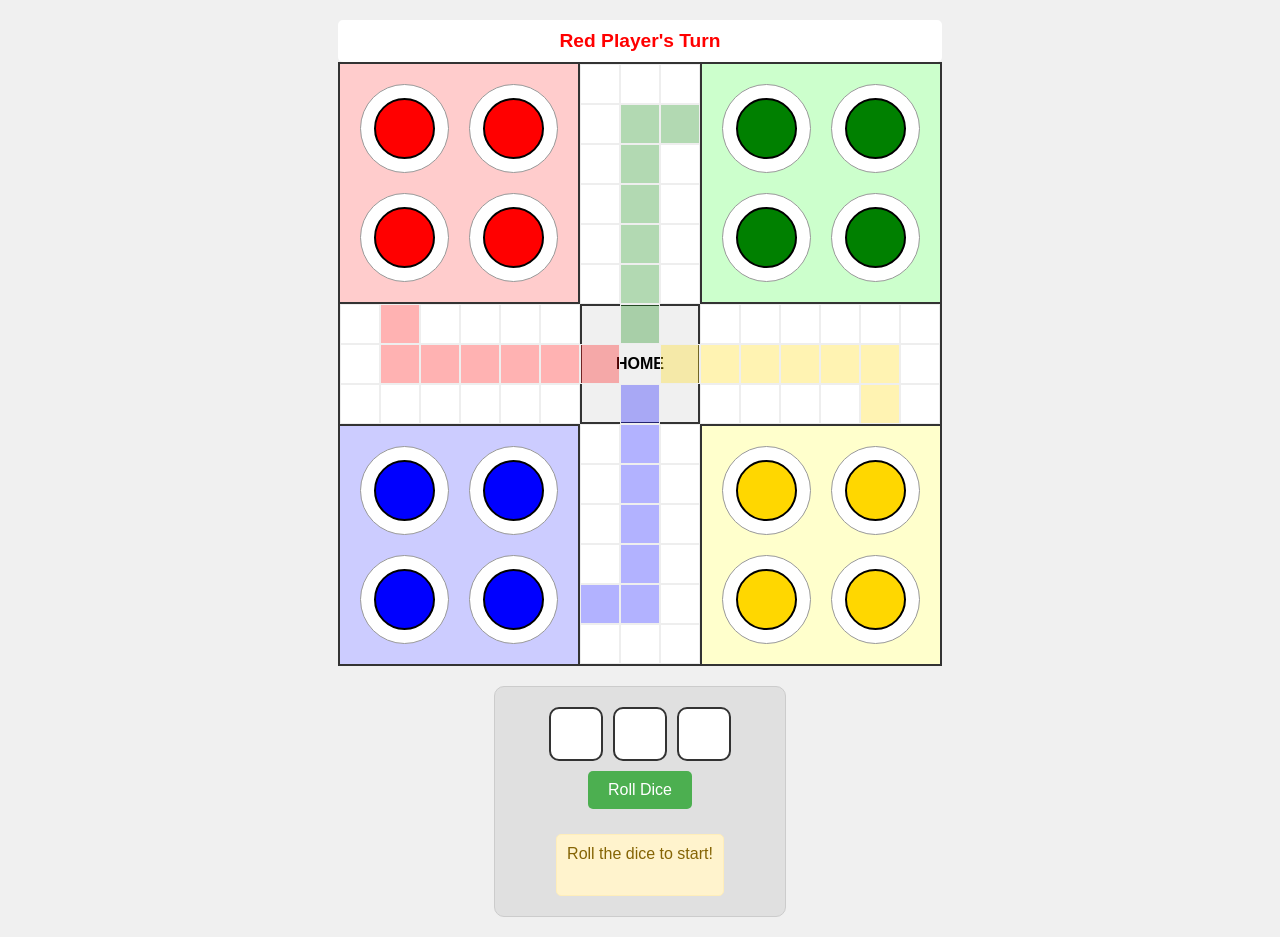
==== composeApp/src/androidMain/assets/games/ludo/index.html @ e16df988 "Add files via upload" ====
<!DOCTYPE html>
<html lang="en">
<head>
    <meta charset="UTF-8">
    <meta name="viewport" content="width=device-width, initial-scale=1.0">
    <title>Ludo Game</title>
    <link rel="stylesheet" href="style.css">
</head>
<body>
    <div class="ludo-container">
        <div class="game-board-area">
            <div id="player-turn-indicator" class="player-info">Red Player's Turn</div>
            <div class="game-board">
                <!-- Player Yards -->
                <div class="player-yard player-red" id="red-yard">
                    <div class="piece-home"><div class="piece piece-red" data-player="red" data-piece-id="0"></div></div>
                    <div class="piece-home"><div class="piece piece-red" data-player="red" data-piece-id="1"></div></div>
                    <div class="piece-home"><div class="piece piece-red" data-player="red" data-piece-id="2"></div></div>
                    <div class="piece-home"><div class="piece piece-red" data-player="red" data-piece-id="3"></div></div>
                </div>
                <div class="player-yard player-green" id="green-yard">
                    <div class="piece-home"><div class="piece piece-green" data-player="green" data-piece-id="0"></div></div>
                    <div class="piece-home"><div class="piece piece-green" data-player="green" data-piece-id="1"></div></div>
                    <div class="piece-home"><div class="piece piece-green" data-player="green" data-piece-id="2"></div></div>
                    <div class="piece-home"><div class="piece piece-green" data-player="green" data-piece-id="3"></div></div>
                </div>
                <div class="player-yard player-yellow" id="yellow-yard">
                    <div class="piece-home"><div class="piece piece-yellow" data-player="yellow" data-piece-id="0"></div></div>
                    <div class="piece-home"><div class="piece piece-yellow" data-player="yellow" data-piece-id="1"></div></div>
                    <div class="piece-home"><div class="piece piece-yellow" data-player="yellow" data-piece-id="2"></div></div>
                    <div class="piece-home"><div class="piece piece-yellow" data-player="yellow" data-piece-id="3"></div></div>
                </div>
                <div class="player-yard player-blue" id="blue-yard">
                    <div class="piece-home"><div class="piece piece-blue" data-player="blue" data-piece-id="0"></div></div>
                    <div class="piece-home"><div class="piece piece-blue" data-player="blue" data-piece-id="1"></div></div>
                    <div class="piece-home"><div class="piece piece-blue" data-player="blue" data-piece-id="2"></div></div>
                    <div class="piece-home"><div class="piece piece-blue" data-player="blue" data-piece-id="3"></div></div>
                </div>
                <div class="center-home">HOME</div>
                <!-- Cells will be generated by JavaScript -->
            </div>
        </div>

        <div class="controls-area">
            <div class="dice-area">
                <div class="dice-container">
                    <div id="dice-display-d1" class="dice clickable-dice" data-value="d1"></div>
                    <div id="dice-display-d2" class="dice clickable-dice" data-value="d2"></div>
                    <div id="dice-display-sum" class="dice clickable-dice" data-value="sum"></div>
                </div>
                <button id="roll-dice-btn">Roll Dice</button>
            </div>
            <div id="message-area" class="message-area">Welcome to Ludo!</div>
        </div>
    </div>

    <!-- Sound Effects -->
    <audio id="sound-dice-roll" src="assets/sounds/dice_roll.mp3" preload="auto"></audio>
    <audio id="sound-piece-move" src="assets/sounds/piece_move.mp3" preload="auto"></audio>
    <audio id="sound-piece-capture" src="assets/sounds/piece_capture.mp3" preload="auto"></audio>
    <audio id="sound-piece-home" src="assets/sounds/piece_home.mp3" preload="auto"></audio>
    <audio id="sound-game-win" src="assets/sounds/game_win.mp3" preload="auto"></audio>
    <audio id="sound-background-music" src="assets/sounds/background_music.mp3" preload="auto" loop></audio>

    <script src="script.js"></script>
</body>
</html>
---- composeApp/src/androidMain/assets/games/ludo/style.css ----
/* General Styles */
body {
    font-family: Arial, sans-serif;
    display: flex;
    justify-content: center;
    align-items: center;
    min-height: 100vh;
    margin: 0;
    background-color: #f0f0f0;
    padding: 20px;
    box-sizing: border-box;
}

.ludo-container {
    display: flex;
    flex-direction: column;
    align-items: center;
    gap: 20px;
}

/* Game Board Styles */
.game-board {
    width: 600px;
    height: 600px;
    background-color: #fff;
    border: 2px solid #333;
    display: grid;
    grid-template-columns: repeat(15, 1fr);
    grid-template-rows: repeat(15, 1fr);
    position: relative;
}

/* Player Yards (Bases) */
.player-yard {
    display: grid;
    grid-template-columns: repeat(2, 1fr);
    grid-template-rows: repeat(2, 1fr);
    align-items: center;
    justify-items: center;
    padding: 10px;
    box-sizing: border-box;
}

.player-red { background-color: #ffcccc; grid-column: 1 / 7; grid-row: 1 / 7; border-right: 2px solid #333; border-bottom: 2px solid #333; }
.player-green { background-color: #ccffcc; grid-column: 10 / 16; grid-row: 1 / 7; border-left: 2px solid #333; border-bottom: 2px solid #333; }
.player-yellow { background-color: #ffffcc; grid-column: 10 / 16; grid-row: 10 / 16; border-left: 2px solid #333; border-top: 2px solid #333; }
.player-blue { background-color: #ccccff; grid-column: 1 / 7; grid-row: 10 / 16; border-right: 2px solid #333; border-top: 2px solid #333; }

.piece-home {
    width: 80%;
    height: 80%;
    background-color: #fff;
    border: 1px solid #999;
    border-radius: 50%;
    display: flex;
    justify-content: center;
    align-items: center;
}

/* Center Home Area */
.center-home { grid-column: 7 / 10; grid-row: 7 / 10; background-color: #f0f0f0; display: flex; justify-content: center; align-items: center; text-align: center; font-weight: bold; border: 2px solid #333; }

/* Cells (Track, Home Path) */
.cell { border: 1px solid #eee; box-sizing: border-box; display: flex; justify-content: center; align-items: center; font-size: 10px; }
.cell.safe-zone { background-image: url("star.png"); background-size: contain; background-repeat: no-repeat; background-position: center; }

/* Player Pieces */
.piece { width: 70%; height: 70%; border-radius: 50%; border: 2px solid #000; box-sizing: border-box; cursor: pointer; display: flex; justify-content: center; align-items: center; font-weight: bold; color: white; text-shadow: 1px 1px 1px black; }
.piece-red { background-color: red; }
.piece-green { background-color: green; }
.piece-yellow { background-color: gold; }
.piece-blue { background-color: blue; }
.piece.movable { box-shadow: 0 0 10px 3px yellow; }

/* Specific Cell Colors */
.start-cell-red, .home-path-cell-red { background-color: rgba(255, 0, 0, 0.3); }
.start-cell-green, .home-path-cell-green { background-color: rgba(0, 128, 0, 0.3); }
.start-cell-yellow, .home-path-cell-yellow { background-color: rgba(255, 215, 0, 0.3); }
.start-cell-blue, .home-path-cell-blue { background-color: rgba(0, 0, 255, 0.3); }

/* Controls Area */
.controls-area { display: flex; flex-direction: column; align-items: center; gap: 15px; padding: 20px; background-color: #e0e0e0; border-radius: 10px; border: 1px solid #ccc; min-width: 250px; }
.player-info { font-size: 1.2em; font-weight: bold; padding: 10px; background-color: #fff; border-radius: 5px; text-align: center; }

.dice-area { display: flex; flex-direction: column; align-items: center; gap: 10px; }

/* Dice Container to be horizontal */
.dice-container {
    display: flex !important; /* Ensuring flex display */
    flex-direction: row !important; /* Horizontal layout, added !important */
    gap: 10px; 
    justify-content: center;
    align-items: center;
}

.dice {
    width: 50px; 
    height: 50px;
    background-color: white; /* Default color */
    border: 2px solid #333;
    border-radius: 10px;
    display: flex;
    justify-content: center;
    align-items: center;
    font-size: 1.8em; 
    font-weight: bold;
    cursor: default; 
}

.clickable-dice {
    cursor: pointer; 
}

/* Style for dice when it has a number and is available to be used */
.dice-rolled {
    background-color: lightgreen !important; 
}

/* Style for dice when selected by player */
.active-dice {
    border-color: orange !important; 
    box-shadow: 0 0 8px orange;
}

#roll-dice-btn { padding: 10px 20px; font-size: 1em; background-color: #4CAF50; color: white; border: none; border-radius: 5px; cursor: pointer; }
#roll-dice-btn:disabled { background-color: #ccc; cursor: not-allowed; }

.message-area { margin-top: 10px; padding: 10px; background-color: #fff3cd; border: 1px solid #ffeeba; border-radius: 5px; color: #856404; min-height: 40px; text-align: center; }

/* Responsive adjustments */
@media (max-width: 900px) {
    .ludo-container { flex-direction: column; }
    .game-board { width: 90vw; height: 90vw; max-width: 600px; max-height: 600px; }
    .controls-area { width: 90vw; max-width: 600px; }
}

@media (max-width: 400px) {
    .piece { font-size: 0.8em; }
    .dice { width: 40px; height: 40px; font-size: 1.2em; }
    .dice-container { gap: 5px; }
    #roll-dice-btn { padding: 8px 15px; }
}
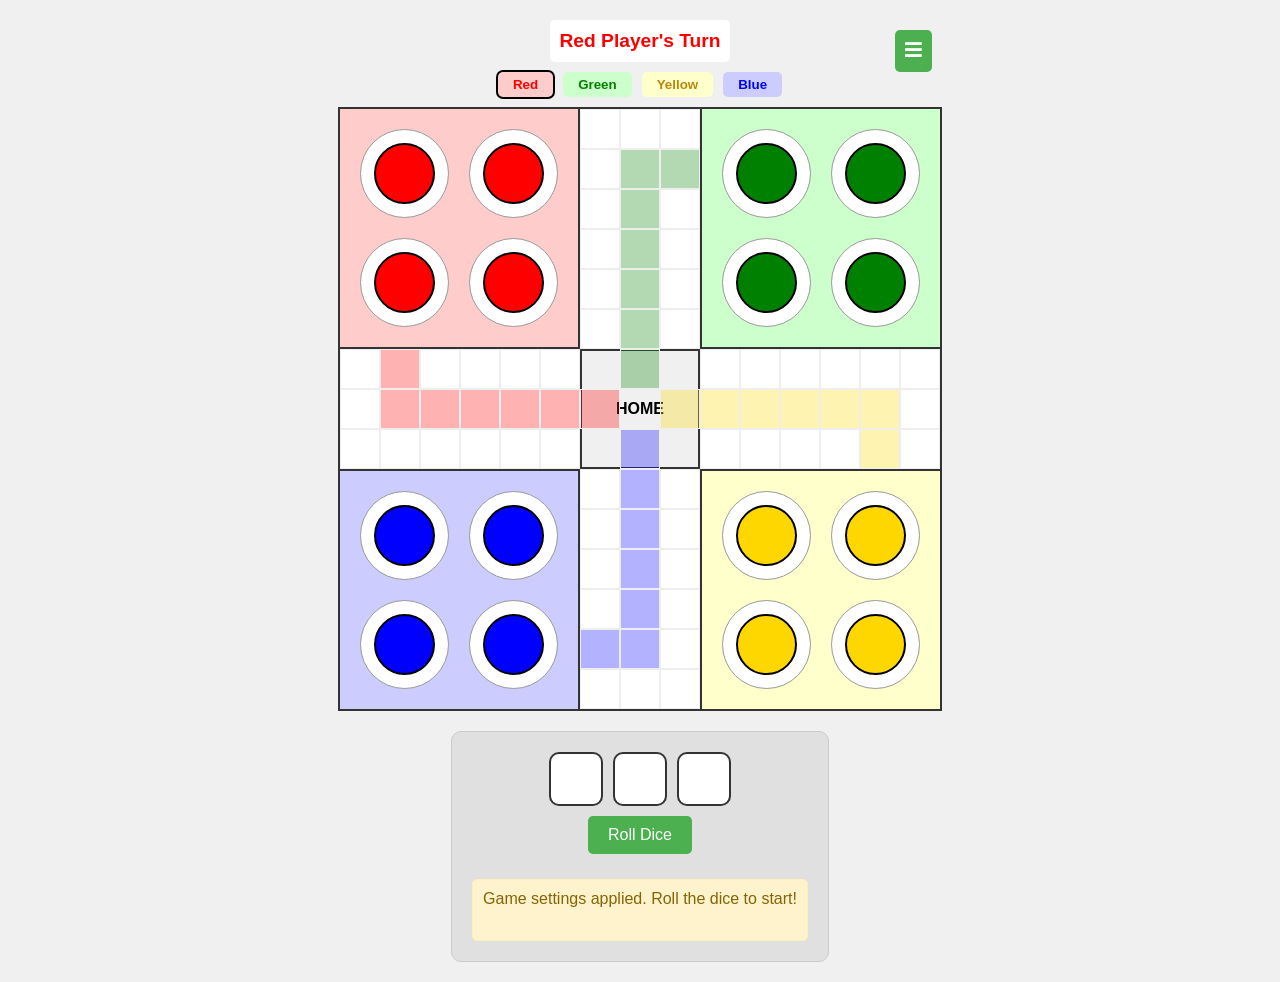
==== commit efb544a2: "Add files via upload" ====
--- a/composeApp/src/androidMain/assets/games/ludo/index.html
+++ b/composeApp/src/androidMain/assets/games/ludo/index.html
@@ -5,11 +5,68 @@
     <meta name="viewport" content="width=device-width, initial-scale=1.0">
     <title>Ludo Game</title>
     <link rel="stylesheet" href="style.css">
+    <link rel="stylesheet" href="https://cdnjs.cloudflare.com/ajax/libs/font-awesome/5.15.4/css/all.min.css">
 </head>
 <body>
     <div class="ludo-container">
+        <!-- Settings Menu (Hamburger) -->
+        <div class="settings-menu-container">
+            <button id="settings-toggle" class="settings-toggle">
+                <i class="fas fa-bars"></i>
+            </button>
+            <div id="settings-panel" class="settings-panel">
+                <h3>Game Settings</h3>
+                <div class="settings-group">
+                    <label>Game Mode:</label>
+                    <div class="radio-group">
+                        <input type="radio" id="mode-user-only" name="game-mode" value="user-only" checked>
+                        <label for="mode-user-only">User Only</label>
+                        <input type="radio" id="mode-user-computer" name="game-mode" value="user-computer">
+                        <label for="mode-user-computer">User & Computer</label>
+                    </div>
+                </div>
+                <div class="settings-group">
+                    <label>Number of Players:</label>
+                    <div class="radio-group">
+                        <input type="radio" id="players-2" name="player-count" value="2">
+                        <label for="players-2">2 Players</label>
+                        <input type="radio" id="players-4" name="player-count" value="4" checked>
+                        <label for="players-4">4 Players</label>
+                    </div>
+                </div>
+                <div class="settings-group">
+                    <label>Turn Control:</label>
+                    <div class="radio-group">
+                        <input type="radio" id="turn-manual" name="turn-control" value="manual" checked>
+                        <label for="turn-manual">Manual (select any color)</label>
+                        <input type="radio" id="turn-auto" name="turn-control" value="auto">
+                        <label for="turn-auto">Automatic (sequence)</label>
+                    </div>
+                </div>
+                <div class="settings-group">
+                    <label>Sound:</label>
+                    <div class="radio-group">
+                        <input type="radio" id="sound-on" name="sound" value="on" checked>
+                        <label for="sound-on">On</label>
+                        <input type="radio" id="sound-off" name="sound" value="off">
+                        <label for="sound-off">Off</label>
+                    </div>
+                </div>
+                <button id="apply-settings" class="apply-settings">Apply Settings</button>
+                <button id="reset-game" class="reset-game">Reset Game</button>
+            </div>
+        </div>
+
         <div class="game-board-area">
-            <div id="player-turn-indicator" class="player-info">Red Player's Turn</div>
+            <div class="player-controls">
+                <div id="player-turn-indicator" class="player-info">Red Player's Turn</div>
+                <div id="player-selection" class="player-selection">
+                    <button class="player-select-btn" data-player="red">Red</button>
+                    <button class="player-select-btn" data-player="green">Green</button>
+                    <button class="player-select-btn" data-player="yellow">Yellow</button>
+                    <button class="player-select-btn" data-player="blue">Blue</button>
+                </div>
+            </div>
             <div class="game-board">
                 <!-- Player Yards -->
                 <div class="player-yard player-red" id="red-yard">
@@ -50,7 +107,7 @@
                 </div>
                 <button id="roll-dice-btn">Roll Dice</button>
             </div>
-            <div id="message-area" class="message-area">Welcome to Ludo!</div>
+            <div id="message-area" class="message-area">Welcome to Ludo! Select game settings and click Apply to start.</div>
         </div>
     </div>
 
@@ -65,4 +122,3 @@
     <script src="script.js"></script>
 </body>
 </html>
-
--- a/composeApp/src/androidMain/assets/games/ludo/style.css
+++ b/composeApp/src/androidMain/assets/games/ludo/style.css
@@ -16,6 +16,136 @@
     flex-direction: column;
     align-items: center;
     gap: 20px;
+    position: relative;
+}
+
+/* Settings Menu Styles */
+.settings-menu-container {
+    position: absolute;
+    top: 10px;
+    right: 10px;
+    z-index: 100;
+}
+
+.settings-toggle {
+    background-color: #4CAF50;
+    color: white;
+    border: none;
+    border-radius: 5px;
+    padding: 10px;
+    cursor: pointer;
+    font-size: 1.2em;
+}
+
+.settings-panel {
+    position: absolute;
+    top: 100%;
+    right: 0;
+    background-color: white;
+    border: 1px solid #ccc;
+    border-radius: 5px;
+    padding: 15px;
+    width: 300px;
+    box-shadow: 0 4px 8px rgba(0, 0, 0, 0.1);
+    display: none;
+}
+
+.settings-panel.active {
+    display: block;
+}
+
+.settings-group {
+    margin-bottom: 15px;
+}
+
+.settings-group label {
+    display: block;
+    margin-bottom: 5px;
+    font-weight: bold;
+}
+
+.radio-group {
+    display: flex;
+    flex-direction: column;
+    gap: 5px;
+}
+
+.radio-group label {
+    font-weight: normal;
+    margin-left: 5px;
+}
+
+.apply-settings, .reset-game {
+    background-color: #4CAF50;
+    color: white;
+    border: none;
+    border-radius: 5px;
+    padding: 8px 15px;
+    cursor: pointer;
+    margin-top: 10px;
+    width: 100%;
+}
+
+.reset-game {
+    background-color: #f44336;
+    margin-top: 5px;
+}
+
+/* Player Controls */
+.player-controls {
+    display: flex;
+    flex-direction: column;
+    align-items: center;
+    gap: 10px;
+    margin-bottom: 10px;
+}
+
+.player-selection {
+    display: flex;
+    gap: 10px;
+    flex-wrap: wrap;
+    justify-content: center;
+}
+
+.player-select-btn {
+    padding: 5px 15px;
+    border: none;
+    border-radius: 5px;
+    cursor: pointer;
+    font-weight: bold;
+}
+
+.player-select-btn[data-player="red"] {
+    background-color: #ffcccc;
+    color: red;
+}
+
+.player-select-btn[data-player="green"] {
+    background-color: #ccffcc;
+    color: green;
+}
+
+.player-select-btn[data-player="yellow"] {
+    background-color: #ffffcc;
+    color: #b8860b; /* Dark gold */
+}
+
+.player-select-btn[data-player="blue"] {
+    background-color: #ccccff;
+    color: blue;
+}
+
+.player-select-btn.active {
+    box-shadow: 0 0 0 2px black;
+}
+
+.player-select-btn.computer {
+    opacity: 0.7;
+}
+
+.player-select-btn.disabled {
+    opacity: 0.5;
+    cursor: not-allowed;
 }
 
 /* Game Board Styles */
@@ -62,7 +192,7 @@
 
 /* Cells (Track, Home Path) */
 .cell { border: 1px solid #eee; box-sizing: border-box; display: flex; justify-content: center; align-items: center; font-size: 10px; }
-.cell.safe-zone { background-image: url("star.png"); background-size: contain; background-repeat: no-repeat; background-position: center; }
+.cell.safe-zone { background-image: url("assets/images/star.png"); background-size: contain; background-repeat: no-repeat; background-position: center; }
 
 /* Player Pieces */
 .piece { width: 70%; height: 70%; border-radius: 50%; border: 2px solid #000; box-sizing: border-box; cursor: pointer; display: flex; justify-content: center; align-items: center; font-weight: bold; color: white; text-shadow: 1px 1px 1px black; }
@@ -140,4 +270,3 @@
     .dice-container { gap: 5px; }
     #roll-dice-btn { padding: 8px 15px; }
 }
-
